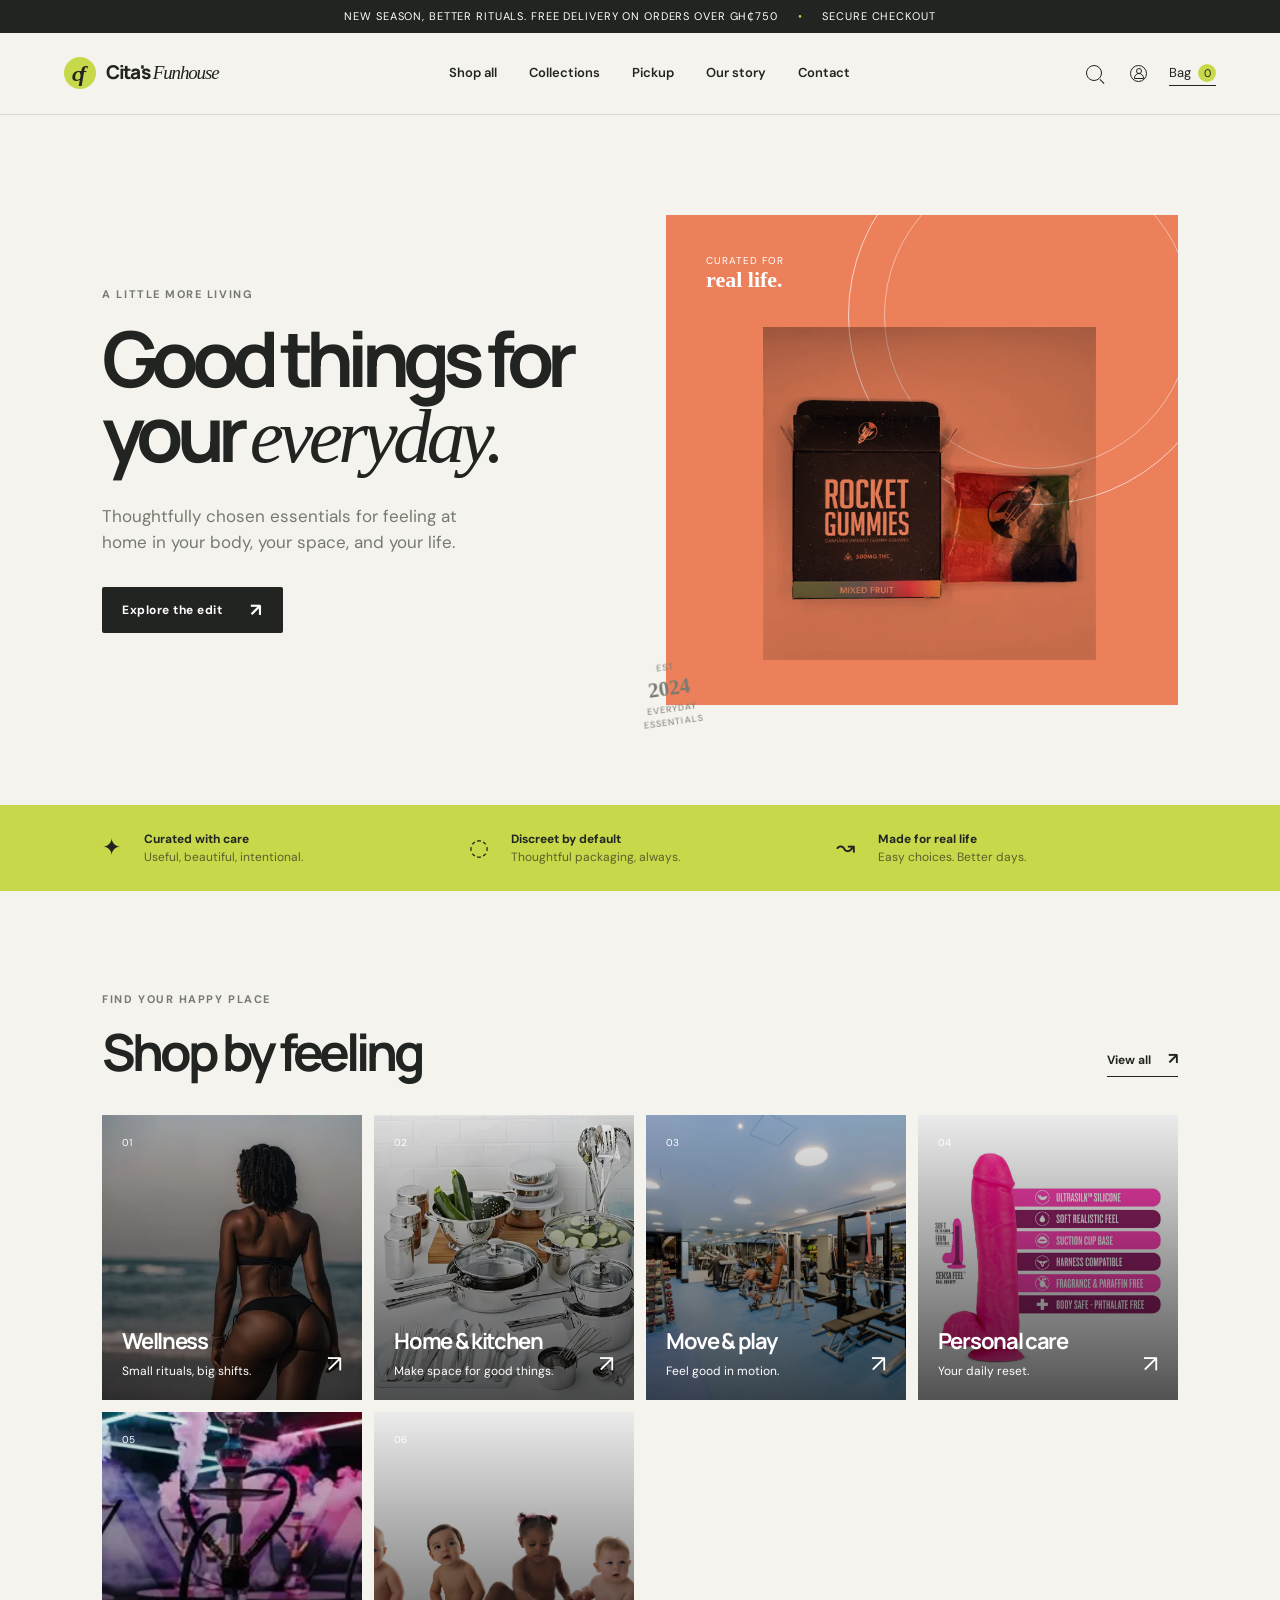
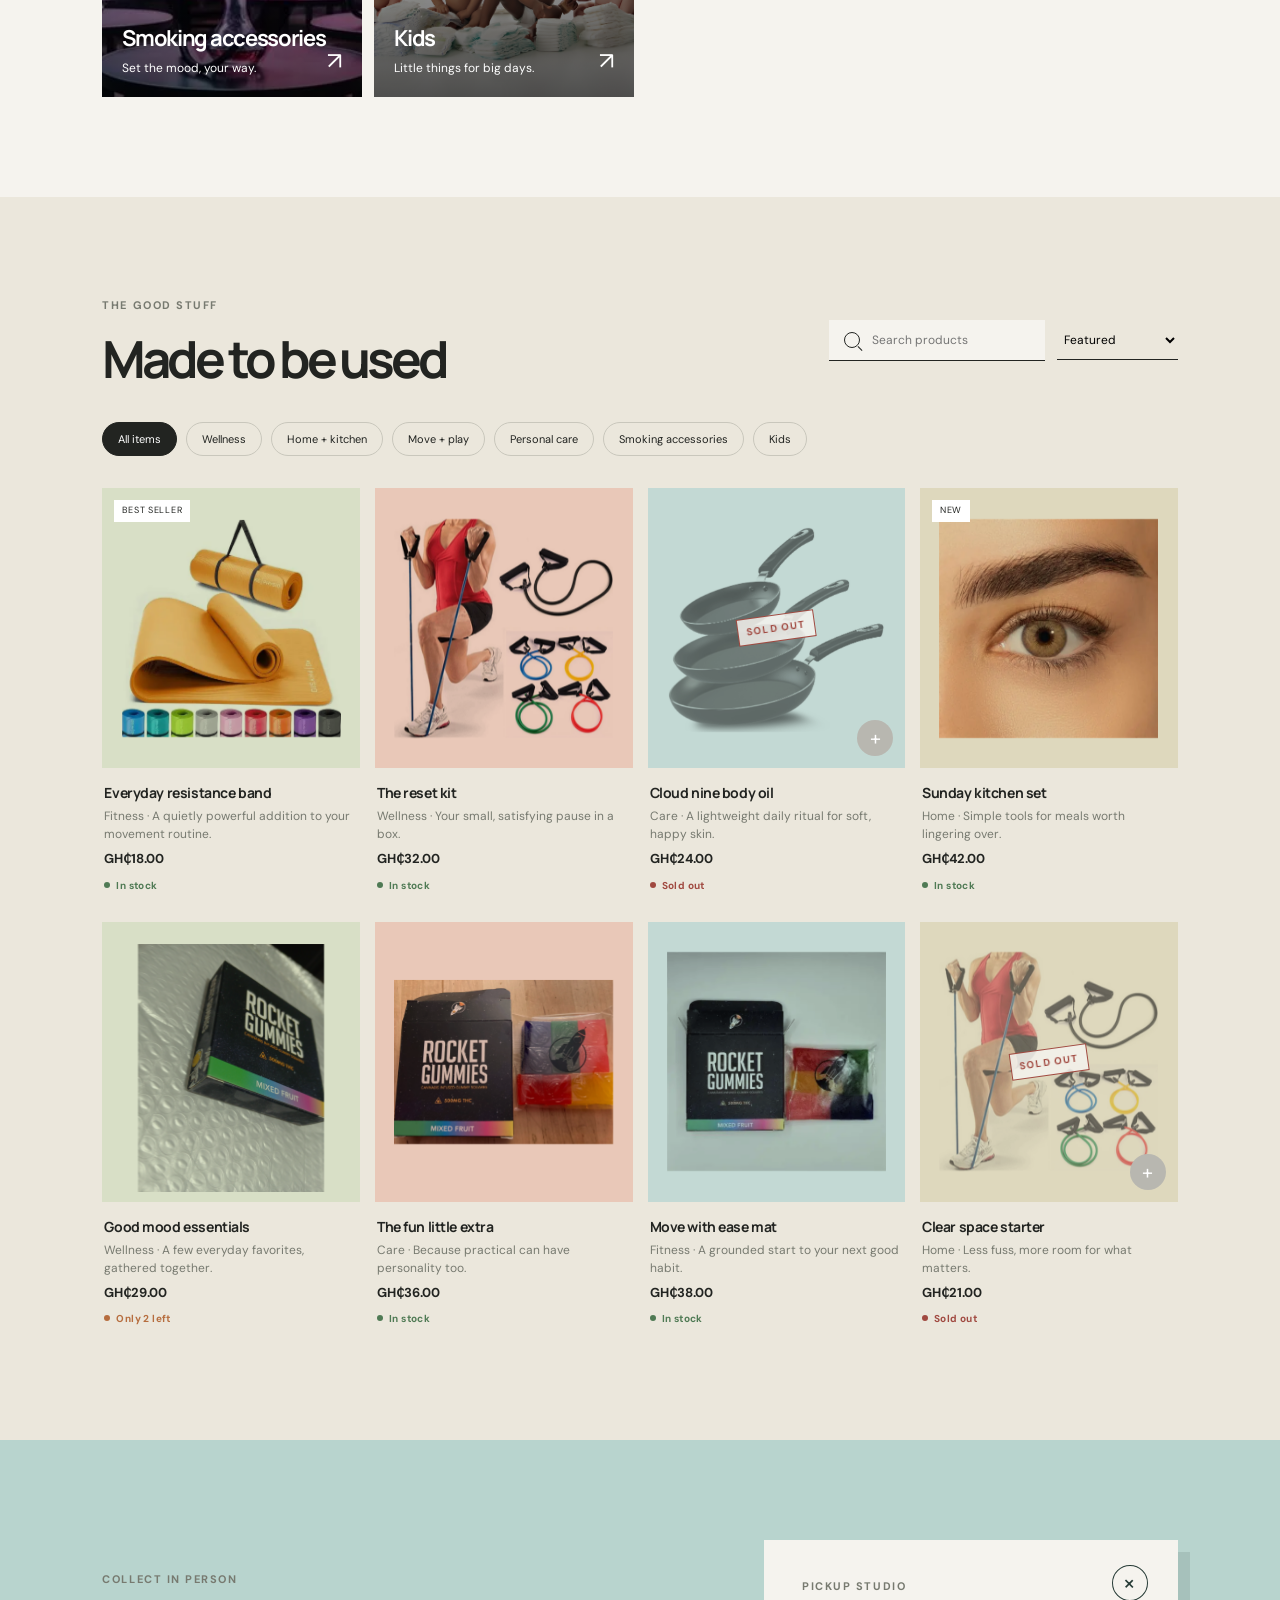
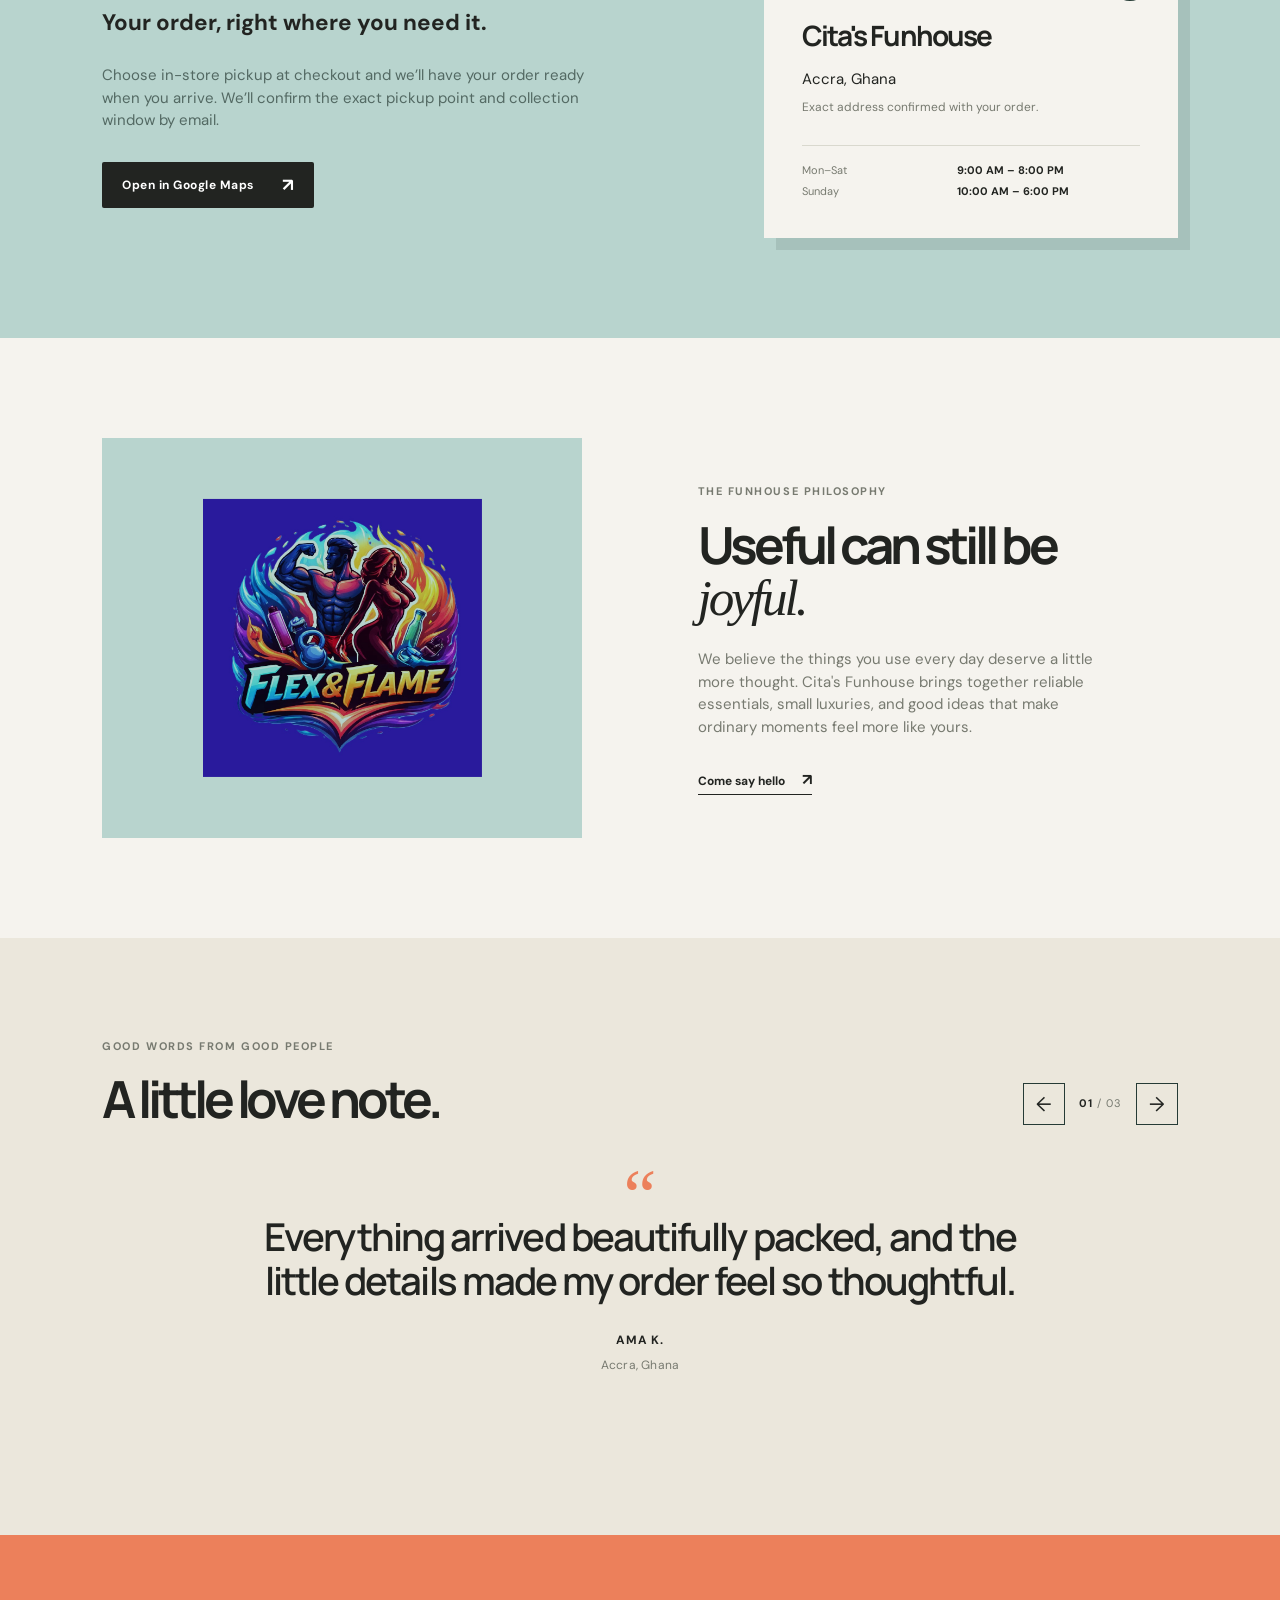
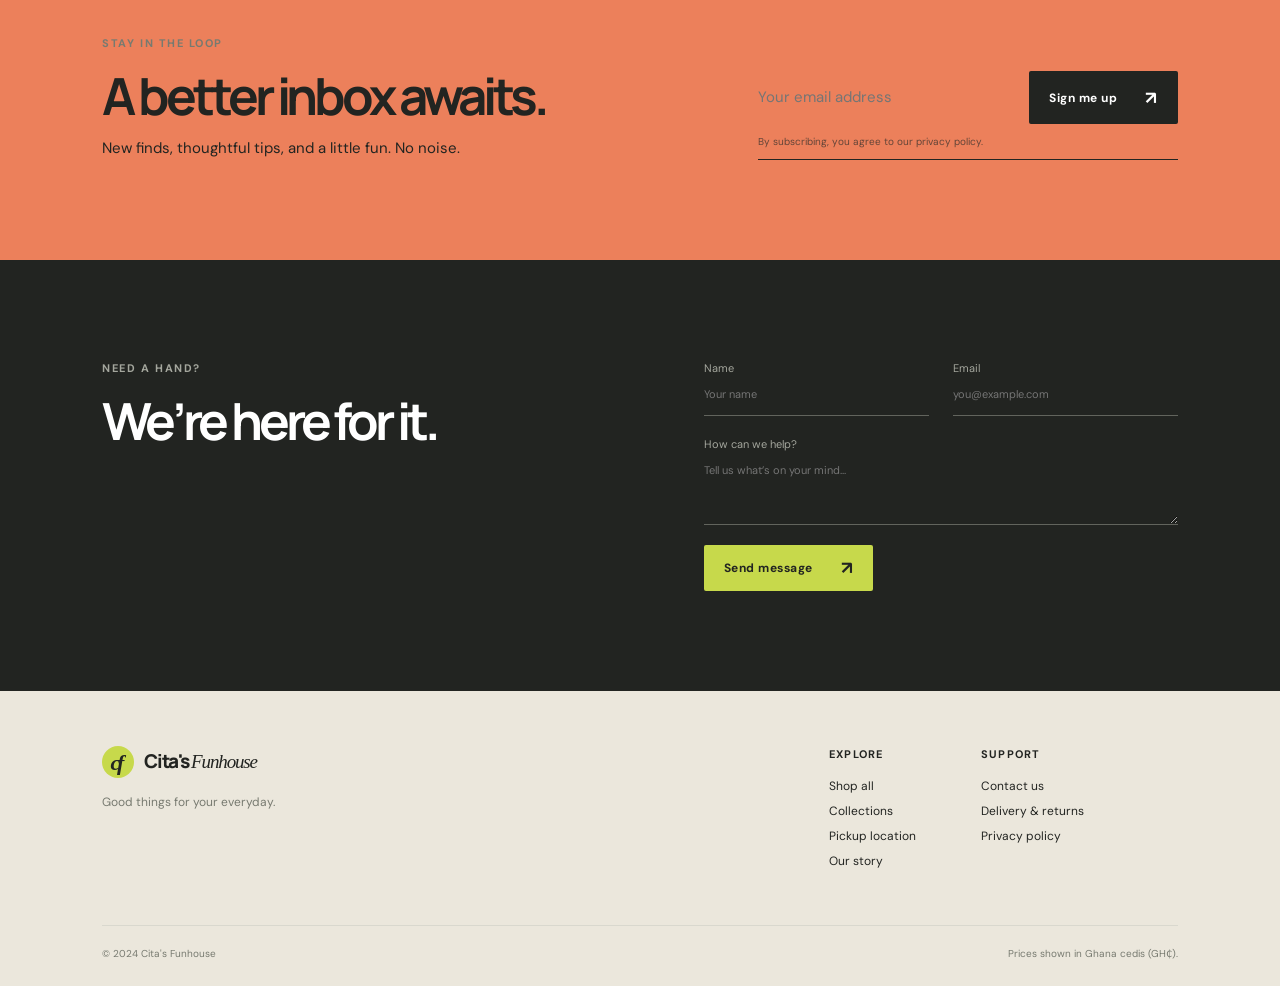
==== index.html @ 8d16682e "first commit---v1" ====
<!doctype html>
<html lang="en">
<head>
  <meta charset="utf-8">
  <meta name="viewport" content="width=device-width, initial-scale=1">
  <meta name="description" content="Cita's Funhouse - everyday essentials for a better everyday.">
  <meta name="theme-color" content="#f5f3ee">
  <title>Cita's Funhouse | Feel good, live well</title>
  <link rel="preconnect" href="https://fonts.googleapis.com">
  <link rel="preconnect" href="https://fonts.gstatic.com" crossorigin>
  <link href="https://fonts.googleapis.com/css2?family=DM+Sans:wght@400;500;600;700&family=Manrope:wght@500;600;700;800&display=swap" rel="stylesheet">
  <link rel="stylesheet" href="styles.css">
</head>
<body>
  <div class="announcement"><span>New season, better rituals.</span> Free delivery on orders over GH₵750 <span class="announcement-dot">•</span> Secure checkout</div>
  <header class="site-header">
    <a class="brand" href="#top" aria-label="Cita's Funhouse home"><span class="brand-mark">cf</span><span>Cita's <em>Funhouse</em></span></a>
    <nav class="main-nav" aria-label="Primary navigation"><a href="#shop">Shop all</a><a href="#categories">Collections</a><a href="#pickup">Pickup</a><a href="#our-story">Our story</a><a href="#contact">Contact</a></nav>
    <div class="header-actions"><button class="icon-button" data-action="focus-search" aria-label="Search products" title="Search"><span class="search-icon"></span></button><button class="icon-button" data-action="account" aria-label="Open account" title="Account"><span class="user-icon"></span></button><button class="bag-button" data-action="open-cart" aria-label="Open shopping bag">Bag <span id="cart-count">0</span></button><button class="menu-button" data-action="toggle-menu" aria-label="Open menu"><span></span><span></span></button></div>
  </header>
  <main id="top">
    <section class="hero section-pad"><div class="hero-copy reveal"><p class="eyebrow">A little more living</p><h1>Good things for your <i>everyday.</i></h1><p class="hero-intro">Thoughtfully chosen essentials for feeling at home in your body, your space, and your life.</p><a class="button button-dark" href="#shop">Explore the edit <span>↗</span></a></div><div class="hero-art reveal"><div class="sun-shape"></div><div class="hero-note">Curated for<br><strong>real life.</strong></div><img src="assets/images/prod_8_6994c7e9e8696.webp" alt="Featured wellness product"></div><div class="hero-stamp">EST.<br><strong>2024</strong><br>EVERYDAY<br>ESSENTIALS</div></section>
    <section class="trust-bar"><div><span class="trust-icon">✦</span><strong>Curated with care</strong><span>Useful, beautiful, intentional.</span></div><div><span class="trust-icon">◌</span><strong>Discreet by default</strong><span>Thoughtful packaging, always.</span></div><div><span class="trust-icon">↝</span><strong>Made for real life</strong><span>Easy choices. Better days.</span></div></section>
    <section class="categories section-pad" id="categories"><div class="section-heading"><div><p class="eyebrow">Find your happy place</p><h2>Shop by feeling</h2></div><a class="text-link" href="#shop">View all <span>↗</span></a></div><div class="category-grid"><a class="category-card category-one" href="#shop" data-category="Wellness"><img src="assets/images/categories/cat_1771161868_a35ae236.webp" alt="Lifestyle and wellness by the ocean"><span>01</span><div><h3>Wellness</h3><p>Small rituals, big shifts.</p></div><b>↗</b></a><a class="category-card category-two" href="#shop" data-category="Home"><img src="assets/images/categories/cat_1771164356_67b0c821.webp" alt="Cookware and kitchen essentials"><span>02</span><div><h3>Home & kitchen</h3><p>Make space for good things.</p></div><b>↗</b></a><a class="category-card category-three" href="#shop" data-category="Fitness"><img src="assets/images/categories/cat_1771107288_fb8d135f.jpg" alt="Fitness equipment in a modern gym"><span>03</span><div><h3>Move & play</h3><p>Feel good in motion.</p></div><b>↗</b></a><a class="category-card category-four" href="#shop" data-category="Care"><img src="assets/images/categories/cat_1771163759_392e49d5.webp" alt="Personal care product"><span>04</span><div><h3>Personal care</h3><p>Your daily reset.</p></div><b>↗</b></a><a class="category-card category-five" href="#shop" data-category="Smoking"><img src="assets/images/categories/cat_1771162535_e8c710f7.webp" alt="Smoking accessories in a hookah lounge"><span>05</span><div><h3>Smoking accessories</h3><p>Set the mood, your way.</p></div><b>↗</b></a><a class="category-card category-six" href="#shop" data-category="Kids"><img src="assets/images/categories/cat_1771172874_547cf9a8.jpeg" alt="Baby and kids essentials"><span>06</span><div><h3>Kids</h3><p>Little things for big days.</p></div><b>↗</b></a></div></section>
    <section class="shop section-pad" id="shop"><div class="section-heading shop-heading"><div><p class="eyebrow">The good stuff</p><h2>Made to be used</h2></div><div class="shop-tools"><label class="search-box"><span class="search-icon"></span><input id="search-input" type="search" placeholder="Search products" aria-label="Search products"></label><select id="sort-select" aria-label="Sort products"><option value="featured">Featured</option><option value="low">Price: low to high</option><option value="high">Price: high to low</option></select></div></div><div class="filter-row" id="filter-row"><button class="filter active" data-filter="All">All items</button><button class="filter" data-filter="Wellness">Wellness</button><button class="filter" data-filter="Home">Home + kitchen</button><button class="filter" data-filter="Fitness">Move + play</button><button class="filter" data-filter="Care">Personal care</button><button class="filter" data-filter="Smoking">Smoking accessories</button><button class="filter" data-filter="Kids">Kids</button></div><div class="product-grid" id="product-grid"></div><p class="empty-state" id="empty-state" hidden>No products match that search. Try a broader phrase.</p></section>
    <section class="pickup section-pad" id="pickup"><div class="pickup-copy"><p class="eyebrow">Collect in person</p><h2>Your order, right where you need it.</h2><p>Choose in-store pickup at checkout and we’ll have your order ready when you arrive. We’ll confirm the exact pickup point and collection window by email.</p><a class="button button-dark" href="https://www.google.com/maps/search/?api=1&query=Cita%27s+Funhouse+Accra+Ghana" target="_blank" rel="noopener">Open in Google Maps <span>↗</span></a></div><div class="pickup-card"><div class="map-pin">+</div><p class="eyebrow">Pickup studio</p><h3>Cita's Funhouse</h3><p>Accra, Ghana<br><span class="pickup-muted">Exact address confirmed with your order.</span></p><div class="pickup-meta"><span>Mon–Sat</span><strong>9:00 AM – 8:00 PM</strong><span>Sunday</span><strong>10:00 AM – 6:00 PM</strong></div></div></section>
    <section class="story section-pad" id="our-story"><div class="story-image"><img src="assets/images/logo_c730a4d06682.jpg" alt="Cita's Funhouse brand mark"></div><div class="story-copy"><p class="eyebrow">The funhouse philosophy</p><h2>Useful can still be <i>joyful.</i></h2><p>We believe the things you use every day deserve a little more thought. Cita's Funhouse brings together reliable essentials, small luxuries, and good ideas that make ordinary moments feel more like yours.</p><a class="text-link" href="#contact">Come say hello <span>↗</span></a></div></section>
    <section class="reviews section-pad" id="reviews" aria-labelledby="reviews-title"><div class="section-heading"><div><p class="eyebrow">Good words from good people</p><h2 id="reviews-title">A little love note.</h2></div><div class="review-controls"><button class="review-button" data-review-action="previous" aria-label="Show previous review" title="Previous review">←</button><span class="review-count" aria-live="polite"><strong id="review-current">01</strong> / <span id="review-total">03</span></span><button class="review-button" data-review-action="next" aria-label="Show next review" title="Next review">→</button></div></div><div class="review-slider" id="review-slider" tabindex="0"><article class="review-slide is-active" data-review-slide><div class="review-quote" aria-hidden="true">“</div><blockquote>Everything arrived beautifully packed, and the little details made my order feel so thoughtful.</blockquote><p class="review-author">Ama K. <span>Accra, Ghana</span></p></article><article class="review-slide" data-review-slide hidden><div class="review-quote" aria-hidden="true">“</div><blockquote>The reset kit is now part of my Sunday routine. Simple, useful, and exactly what I needed.</blockquote><p class="review-author">Nana B. <span>East Legon, Ghana</span></p></article><article class="review-slide" data-review-slide hidden><div class="review-quote" aria-hidden="true">“</div><blockquote>Fast pickup, discreet packaging, and products that actually make everyday life feel a bit better.</blockquote><p class="review-author">Jo A. <span>Osu, Ghana</span></p></article></div></section>
    <section class="newsletter section-pad" id="contact"><div><p class="eyebrow">Stay in the loop</p><h2>A better inbox awaits.</h2><p>New finds, thoughtful tips, and a little fun. No noise.</p></div><form id="newsletter-form" class="inline-form"><label><span class="sr-only">Email address</span><input type="email" name="email" placeholder="Your email address" required></label><button class="button button-dark" type="submit">Sign me up <span>↗</span></button><small>By subscribing, you agree to our privacy policy.</small></form></section>
    <section class="contact-strip section-pad"><div><p class="eyebrow">Need a hand?</p><h2>We’re here for it.</h2></div><form id="contact-form" class="contact-form"><div class="form-row"><label>Name<input name="name" required placeholder="Your name"></label><label>Email<input type="email" name="email" required placeholder="you@example.com"></label></div><label>How can we help?<textarea name="message" rows="3" required placeholder="Tell us what’s on your mind..."></textarea></label><button class="button button-light" type="submit">Send message <span>↗</span></button></form></section>
  </main>
  <footer class="site-footer"><div class="footer-brand"><a class="brand" href="#top"><span class="brand-mark">cf</span><span>Cita's <em>Funhouse</em></span></a><p>Good things for your everyday.</p></div><div class="footer-links"><div><strong>Explore</strong><a href="#shop">Shop all</a><a href="#categories">Collections</a><a href="#pickup">Pickup location</a><a href="#our-story">Our story</a></div><div><strong>Support</strong><a href="#contact">Contact us</a><a href="#contact">Delivery & returns</a><a href="#contact">Privacy policy</a></div></div><div class="footer-end"><span>© 2024 Cita's Funhouse</span><span>Prices shown in Ghana cedis (GH₵).</span></div></footer>
  <div class="toast" id="toast" role="status" aria-live="polite"></div><div class="modal-backdrop" id="modal-backdrop" hidden><section class="quick-modal" role="dialog" aria-modal="true" aria-labelledby="modal-title"><button class="close-button" data-action="close-modal" aria-label="Close">×</button><div id="modal-content"></div></section></div><aside class="cart-drawer" id="cart-drawer" aria-label="Shopping bag"><div class="drawer-head"><div><p class="eyebrow">Your selection</p><h2>Shopping bag</h2></div><button class="close-button" data-action="close-cart" aria-label="Close shopping bag">×</button></div><div class="cart-items" id="cart-items"></div><div class="cart-footer"><div class="subtotal"><span>Subtotal</span><strong id="cart-total">GH₵0.00</strong></div><p>Shipping calculated at checkout.</p><button class="button button-dark full" data-action="checkout">Print receipt <span>↗</span></button></div></aside><div class="drawer-backdrop" id="drawer-backdrop" hidden></div>
  <div class="receipt-backdrop" id="receipt-backdrop" hidden><section class="receipt-panel" role="dialog" aria-modal="true" aria-labelledby="receipt-title"><div class="receipt-actions"><button class="button button-dark" data-action="print-receipt">Print receipt <span>↗</span></button><button class="close-button" data-action="close-receipt" aria-label="Close receipt">×</button></div><article class="thermal-receipt" id="thermal-receipt"><img class="receipt-logo" src="assets/images/logo_8b9cc80af897.jpg" alt="Cita's Funhouse logo"><h2 id="receipt-title">Cita's Funhouse</h2><p class="receipt-muted">Everyday essentials for good days.</p><p class="receipt-rule">--------------------------------</p><p><strong>ORDER RECEIPT</strong><br><span id="receipt-order-number"></span><br><span id="receipt-date"></span></p><div id="receipt-lines"></div><p class="receipt-rule">--------------------------------</p><div class="receipt-total"><span>TOTAL</span><strong id="receipt-total">GH₵0.00</strong></div><p class="receipt-thanks">Thank you for shopping with us.<br>Pickup available in Accra, Ghana.</p><div class="receipt-watermark" aria-hidden="true"></div></article></section></div>
  <script src="app.js"></script><script src="currency.js"></script><script src="stock.js"></script>
</body>
</html>
---- styles.css ----
:root{--review-ink:#263b36}.reviews{background:var(--cream)}.reviews .section-heading{align-items:end}.review-controls{display:flex;align-items:center;gap:14px}.review-button{width:42px;height:42px;border:1px solid var(--review-ink);background:transparent;font-size:20px;line-height:1;transition:background .2s,color .2s}.review-button:hover,.review-button:focus-visible{background:var(--review-ink);color:var(--cream)}.review-count{font-size:11px;color:var(--muted);letter-spacing:.08em}.review-count strong{color:var(--ink)}.review-slider{position:relative;min-height:265px;margin-top:45px;outline:none}.review-slide{max-width:760px;margin:auto;text-align:center;animation:review-in .45s ease both}.review-slide[hidden]{display:none}.review-quote{font-family:var(--serif);font-size:74px;line-height:.7;color:var(--orange);height:45px}.review-slide blockquote{margin:0 auto 28px;font-family:var(--display);font-size:clamp(25px,3vw,42px);font-weight:600;line-height:1.15;letter-spacing:-.05em}.review-author{margin:0;font-size:12px;font-weight:700;letter-spacing:.08em;text-transform:uppercase}.review-author span{display:block;margin-top:7px;color:var(--muted);font-weight:400;letter-spacing:.02em;text-transform:none}@keyframes review-in{from{opacity:0;transform:translateY(10px)}to{opacity:1;transform:translateY(0)}}@media(max-width:600px){.reviews .section-heading{align-items:start;gap:25px}.review-slider{min-height:300px}.review-slide blockquote{font-size:28px}.review-controls{align-self:flex-end}}@media(prefers-reduced-motion:reduce){.review-slide{animation:none}}
:root{--stock-green:#4f7a54;--stock-orange:#b66d3e;--stock-red:#a04940}.stock-status{display:block;font-size:10px;font-weight:700;letter-spacing:.04em;margin-top:8px}.stock-status:before{content:'';display:inline-block;width:6px;height:6px;border-radius:50%;margin:0 6px 1px 0;background:currentColor}.in-stock{color:var(--stock-green)}.low-stock{color:var(--stock-orange)}.sold-out{color:var(--stock-red)}.quick-add:disabled{background:#b8b7b0;cursor:not-allowed;opacity:1}.product-card:has(.sold-out) .product-image img{opacity:.6}.product-card:has(.sold-out) .product-image:after{content:'SOLD OUT';position:absolute;top:50%;left:50%;transform:translate(-50%,-50%) rotate(-8deg);border:1px solid var(--stock-red);color:var(--stock-red);font-size:10px;font-weight:700;letter-spacing:.12em;padding:5px 8px;background:rgba(245,243,238,.85)}
:root{--pickup-ink:#263b36}.pickup{display:grid;grid-template-columns:1.15fr .85fr;gap:8vw;align-items:center;background:var(--blue)}.pickup-copy{max-width:500px}.pickup-copy>p:not(.eyebrow){color:#536963;margin:24px 0 30px}.pickup-card{background:var(--paper);padding:38px;min-height:280px;position:relative;box-shadow:12px 12px 0 rgba(38,59,54,.12)}.pickup-card h3{font-family:var(--display);font-size:28px;letter-spacing:-.07em;margin:0 0 10px}.pickup-card>p:not(.eyebrow){margin:0 0 25px;line-height:1.8}.pickup-muted{color:var(--muted);font-size:12px}.map-pin{position:absolute;right:30px;top:25px;width:36px;height:36px;border:1px solid var(--pickup-ink);border-radius:50%;display:grid;place-items:center;color:var(--pickup-ink);font-size:23px;transform:rotate(45deg)}.pickup-meta{border-top:1px solid var(--line);padding-top:16px;display:grid;grid-template-columns:1fr 1.3fr;gap:5px 14px;font-size:11px}.pickup-meta span{color:var(--muted)}@media(max-width:800px){.pickup{display:block}.pickup-card{margin-top:35px}}
:root{--category-overlay:linear-gradient(180deg,rgba(0,0,0,.08),rgba(0,0,0,.68))}.category-card{overflow:hidden;color:#fff;background:var(--ink)}.category-card:after{content:'';position:absolute;inset:0;background:var(--category-overlay);z-index:0}.category-card img{position:absolute;inset:0;width:100%;height:100%;object-fit:cover;transition:transform .45s}.category-card:hover img{transform:scale(1.06)}.category-card>span,.category-card div,.category-card b{position:relative;z-index:1}.category-card b{color:#fff}
:root{--thermal-width:80mm}.receipt-backdrop{position:fixed;inset:0;background:rgba(34,36,33,.55);z-index:25;overflow:auto;padding:35px 15px}.receipt-panel{width:min(440px,100%);margin:auto;background:var(--paper);padding:20px}.receipt-actions{display:flex;justify-content:space-between;align-items:center;margin-bottom:18px}.receipt-actions .button{padding:11px 14px}.thermal-receipt{width:var(--thermal-width);max-width:100%;min-height:210mm;margin:auto;background:#fff;color:#111;padding:14px 10px;text-align:center;font-family:'Courier New',monospace;font-size:11px;line-height:1.35;position:relative;overflow:hidden}.receipt-logo{width:42mm;height:24mm;object-fit:contain;filter:grayscale(1) contrast(1.35);mix-blend-mode:multiply;position:relative;z-index:1}.thermal-receipt h2{font-family:var(--display);font-size:16px;letter-spacing:-.06em;margin:0;position:relative;z-index:1}.receipt-muted{font-size:9px;margin:2px 0;position:relative;z-index:1}.receipt-rule{letter-spacing:1px;overflow:hidden;white-space:nowrap;margin:10px 0;position:relative;z-index:1}.thermal-receipt>p:not(.receipt-rule):not(.receipt-thanks){position:relative;z-index:1}.receipt-line{display:flex;justify-content:space-between;gap:8px;text-align:left;position:relative;z-index:1}.receipt-line span:first-child{max-width:47mm;overflow:hidden;text-overflow:ellipsis;white-space:nowrap}.receipt-total{display:flex;justify-content:space-between;font-size:14px;position:relative;z-index:1}.receipt-thanks{font-size:10px;margin-top:35px;position:relative;z-index:1}.receipt-watermark{position:absolute;inset:25% 8% 15%;background:url('assets/images/logo_8b9cc80af897.jpg') center/90% auto no-repeat;filter:grayscale(1) contrast(1.4);opacity:.06;mix-blend-mode:multiply;z-index:0}@media print{body>*{display:none!important}body>.receipt-backdrop{display:block!important;position:static;background:#fff;padding:0}.receipt-panel{width:auto;padding:0}.receipt-actions{display:none}.thermal-receipt{width:80mm;min-height:0;padding:8mm 5mm;color:#000;box-shadow:none}.receipt-watermark{opacity:.1}@page{size:80mm auto;margin:0}}
:root{--menu-panel:none}@media(max-width:800px){.site-header.menu-open .main-nav{display:flex;position:absolute;top:82px;left:0;right:0;background:var(--paper);border-bottom:1px solid var(--line);padding:22px 6vw;gap:22px;flex-direction:column}}
:root{--ink:#222421;--muted:#777a70;--paper:#f5f3ee;--cream:#ebe7dc;--lime:#c7d94b;--orange:#ec805b;--blue:#b8d4ce;--line:#d9d8ce;--serif:Georgia,'Times New Roman',serif;--sans:'DM Sans',sans-serif;--display:'Manrope',sans-serif}*{box-sizing:border-box}html{scroll-behavior:smooth}body{margin:0;color:var(--ink);background:var(--paper);font-family:var(--sans);font-size:15px;line-height:1.5}a{color:inherit;text-decoration:none}button,input,textarea,select{font:inherit}button{cursor:pointer;border:0;color:inherit}.announcement{background:var(--ink);color:#fff;text-align:center;padding:8px;font-size:11px;letter-spacing:.08em;text-transform:uppercase}.announcement-dot{margin:0 16px;color:var(--lime)}.site-header{height:82px;display:flex;align-items:center;justify-content:space-between;padding:0 5vw;border-bottom:1px solid var(--line);background:var(--paper);position:sticky;top:0;z-index:10}.brand{display:flex;align-items:center;gap:10px;font-family:var(--display);font-weight:800;letter-spacing:-.07em;font-size:19px}.brand em{font-family:var(--serif);font-weight:400;letter-spacing:-.06em}.brand-mark{font-family:var(--serif);font-style:italic;font-size:22px;letter-spacing:-.14em;background:var(--lime);width:32px;height:32px;border-radius:50%;display:grid;place-items:center;padding-right:5px}.main-nav{display:flex;gap:32px;font-size:13px;font-weight:600}.main-nav a:hover,.text-link:hover{opacity:.55}.header-actions{display:flex;gap:16px;align-items:center}.icon-button,.bag-button,.menu-button{background:transparent}.bag-button{border-bottom:1px solid var(--ink);padding:3px 0;font-size:13px}.bag-button span{background:var(--lime);border-radius:50%;display:inline-grid;place-items:center;width:18px;height:18px;margin-left:4px;font-size:11px}.search-icon{display:block;width:16px;height:16px;border:1.5px solid currentColor;border-radius:50%;position:relative}.search-icon:after{content:'';width:6px;border-top:1.5px solid;position:absolute;right:-4px;bottom:-2px;transform:rotate(45deg)}.user-icon{display:block;width:17px;height:17px;border:1.5px solid;border-radius:50%;position:relative}.user-icon:after{content:'';position:absolute;width:8px;height:4px;border:1px solid;border-radius:8px 8px 0 0;bottom:2px;left:3px}.user-icon:before{content:'';position:absolute;width:4px;height:4px;border:1px solid;border-radius:50%;top:2px;left:5px}.menu-button{display:none}.section-pad{padding:100px 8vw}.hero{min-height:650px;display:grid;grid-template-columns:1fr 1fr;align-items:center;gap:4vw;position:relative;overflow:hidden}.hero-copy{z-index:1}.eyebrow{font-size:11px;letter-spacing:.14em;text-transform:uppercase;font-weight:700;color:var(--muted);margin:0 0 19px}.hero h1{font-family:var(--display);font-size:clamp(42px,6vw,82px);line-height:.97;letter-spacing:-.09em;max-width:600px;margin:0 0 30px}.hero h1 i,.story h2 i{font-family:var(--serif);font-weight:400;letter-spacing:-.06em}.hero-intro{font-size:17px;color:var(--muted);max-width:370px;margin:0 0 32px}.button{border-radius:2px;padding:14px 20px;display:inline-flex;gap:28px;align-items:center;font-weight:700;font-size:12px;letter-spacing:.04em}.button span{font-size:18px;line-height:0}.button-dark{background:var(--ink);color:#fff}.button-dark:hover{background:#4b4d45}.hero-art{height:490px;background:var(--orange);position:relative;overflow:hidden}.hero-art img{width:65%;height:78%;object-fit:contain;position:absolute;bottom:4%;left:19%;z-index:1;mix-blend-mode:multiply}.sun-shape{width:380px;height:380px;border:1px solid rgba(255,255,255,.65);border-radius:50%;position:absolute;top:-90px;right:-50px}.sun-shape:after{content:'';position:absolute;inset:35px;border:1px solid rgba(255,255,255,.45);border-radius:50%}.hero-note{position:absolute;z-index:2;top:40px;left:40px;color:#fff;text-transform:uppercase;font-size:10px;line-height:1.2;letter-spacing:.1em}.hero-note strong{font-family:var(--serif);font-size:22px;letter-spacing:0;text-transform:none}.hero-stamp{position:absolute;bottom:76px;left:50%;font-size:9px;line-height:1.4;letter-spacing:.12em;text-align:center;transform:rotate(-8deg);color:var(--muted)}.hero-stamp strong{font-family:var(--serif);font-size:21px;letter-spacing:0}.trust-bar{background:var(--lime);display:grid;grid-template-columns:repeat(3,1fr);padding:25px 8vw;gap:25px}.trust-bar>div{display:grid;grid-template-columns:32px auto;column-gap:10px;align-items:center}.trust-icon{grid-row:span 2;font-size:23px}.trust-bar strong,.trust-bar span:last-child{font-size:12px}.trust-bar span:last-child{color:#58602b}.section-heading{display:flex;justify-content:space-between;align-items:end;margin-bottom:38px}.section-heading h2,.newsletter h2,.contact-strip h2,.story h2{font-family:var(--display);font-size:clamp(30px,4vw,52px);line-height:1;letter-spacing:-.08em;margin:0}.text-link{font-weight:700;font-size:12px;border-bottom:1px solid;padding-bottom:5px}.text-link span{font-size:16px;margin-left:14px}.category-grid{display:grid;grid-template-columns:repeat(4,1fr);gap:12px}.category-card{height:285px;padding:20px;display:flex;flex-direction:column;justify-content:space-between;position:relative;transition:transform .3s}.category-card:hover{transform:translateY(-5px)}.category-card>span{font-size:10px}.category-card div{position:relative;z-index:1}.category-card h3{font-family:var(--display);font-size:22px;letter-spacing:-.06em;margin:0}.category-card p{font-size:12px;margin:4px 0 0}.category-card b{position:absolute;bottom:18px;right:20px;font-size:24px;font-weight:400}.category-one{background:var(--orange)}.category-two{background:var(--blue)}.category-three{background:var(--cream)}.category-four{background:#dad8ad}.shop{background:var(--cream)}.shop-heading{align-items:center}.shop-tools{display:flex;gap:12px;align-items:center}.search-box{display:flex;align-items:center;gap:10px;background:var(--paper);padding:10px 15px;border-bottom:1px solid var(--ink)}.search-box input{background:transparent;border:0;outline:0;width:160px;font-size:12px}.shop-tools select{border:0;border-bottom:1px solid var(--ink);background:transparent;padding:10px 3px;font-size:12px}.filter-row{display:flex;gap:9px;margin-bottom:32px;flex-wrap:wrap}.filter{background:transparent;border:1px solid #c9c7bc;border-radius:20px;padding:8px 15px;font-size:11px}.filter.active,.filter:hover{background:var(--ink);color:#fff;border-color:var(--ink)}.product-grid{display:grid;grid-template-columns:repeat(4,1fr);gap:15px}.product-card{min-width:0}.product-image{height:280px;position:relative;display:grid;place-items:center;overflow:hidden}.product-image img{width:85%;height:85%;object-fit:contain;mix-blend-mode:multiply;transition:transform .4s}.product-card:hover .product-image img{transform:scale(1.06)}.product-card:nth-child(4n+1) .product-image{background:#d8dfc6}.product-card:nth-child(4n+2) .product-image{background:#e9c8b8}.product-card:nth-child(4n+3) .product-image{background:#c3d9d4}.product-card:nth-child(4n) .product-image{background:#ded8bd}.quick-add{position:absolute;bottom:12px;right:12px;width:36px;height:36px;border-radius:50%;background:var(--ink);color:#fff;font-size:20px;opacity:0;transition:opacity .2s}.product-card:hover .quick-add{opacity:1}.product-info{padding:14px 2px}.product-info h3{font-family:var(--display);font-size:14px;margin:0;letter-spacing:-.03em}.product-info p{color:var(--muted);font-size:12px;margin:4px 0}.price{font-weight:700;font-size:13px}.badge{position:absolute;top:12px;left:12px;background:#fff;padding:4px 8px;font-size:9px;letter-spacing:.08em;text-transform:uppercase}.empty-state{text-align:center;color:var(--muted);padding:40px}.story{display:grid;grid-template-columns:1fr 1fr;align-items:center;gap:9vw;background:var(--paper)}.story-image{height:400px;background:var(--blue);display:grid;place-items:center;overflow:hidden}.story-image img{width:58%;mix-blend-mode:multiply}.story-copy{max-width:420px}.story-copy p:not(.eyebrow){color:var(--muted);margin:25px 0 30px}.newsletter{background:var(--orange);display:flex;justify-content:space-between;gap:40px;align-items:end}.newsletter p:not(.eyebrow){margin:16px 0 0}.inline-form{display:grid;grid-template-columns:1fr auto;min-width:420px;border-bottom:1px solid var(--ink)}.inline-form input{background:transparent;border:0;outline:0;padding:15px 0}.inline-form small{grid-column:1/-1;font-size:10px;padding:10px 0;color:#634438}.contact-strip{background:var(--ink);color:#fff;display:grid;grid-template-columns:1fr 1fr;gap:10vw}.contact-strip .eyebrow{color:#a4a69d}.contact-form{max-width:500px}.contact-form label{font-size:11px;color:#a4a69d;display:block}.contact-form input,.contact-form textarea{display:block;width:100%;background:transparent;border:0;border-bottom:1px solid #62645d;outline:0;color:#fff;padding:10px 0 12px;margin-bottom:20px;resize:vertical}.form-row{display:grid;grid-template-columns:1fr 1fr;gap:24px}.button-light{background:var(--lime);color:var(--ink)}.site-footer{padding:55px 8vw 25px;background:var(--cream);display:grid;grid-template-columns:2fr 1fr;gap:30px}.footer-brand p{font-size:12px;color:var(--muted);margin-top:15px}.footer-links{display:flex;gap:65px}.footer-links div{display:flex;flex-direction:column;gap:7px;font-size:12px}.footer-links strong{font-size:11px;text-transform:uppercase;letter-spacing:.1em;margin-bottom:8px}.footer-end{grid-column:1/-1;border-top:1px solid var(--line);padding-top:20px;margin-top:25px;display:flex;justify-content:space-between;color:var(--muted);font-size:10px}.toast{position:fixed;bottom:25px;left:50%;transform:translate(-50%,20px);background:var(--ink);color:#fff;padding:13px 20px;font-size:12px;opacity:0;pointer-events:none;transition:.25s;z-index:30}.toast.show{opacity:1;transform:translate(-50%,0)}.cart-drawer{position:fixed;z-index:21;top:0;right:0;width:min(430px,100%);height:100vh;background:var(--paper);padding:35px;transform:translateX(100%);transition:transform .35s;display:flex;flex-direction:column}.cart-drawer.open{transform:translateX(0)}.drawer-backdrop,.modal-backdrop{position:fixed;inset:0;background:rgba(34,36,33,.5);z-index:20}.drawer-head{display:flex;justify-content:space-between;border-bottom:1px solid var(--line);padding-bottom:20px}.drawer-head h2{font-family:var(--display);font-size:30px;letter-spacing:-.07em;margin:0}.close-button{font-size:28px;background:transparent;font-weight:300;align-self:start}.cart-items{flex:1;overflow:auto;padding:20px 0}.cart-item{display:grid;grid-template-columns:70px 1fr auto;gap:12px;align-items:center;border-bottom:1px solid var(--line);padding:12px 0}.cart-item img{width:70px;height:70px;object-fit:contain;background:var(--cream)}.cart-item h3{font-size:12px;margin:0}.cart-item p{font-size:11px;color:var(--muted);margin:3px 0}.qty-controls{display:flex;align-items:center;gap:8px;font-size:11px}.qty-controls button{background:transparent;font-size:16px}.cart-footer{border-top:1px solid var(--line);padding-top:20px}.subtotal{display:flex;justify-content:space-between;font-size:13px}.cart-footer>p{font-size:11px;color:var(--muted)}.full{width:100%;justify-content:space-between}.quick-modal{position:fixed;z-index:22;left:50%;top:50%;transform:translate(-50%,-50%);background:var(--paper);width:min(760px,92vw);padding:30px}.quick-content{display:grid;grid-template-columns:1fr 1fr;gap:35px;align-items:center}.quick-content img{width:100%;height:350px;object-fit:contain;background:var(--cream)}.quick-content h2{font-family:var(--display);font-size:35px;line-height:1;letter-spacing:-.08em;margin:0 0 10px}.quick-content p{color:var(--muted)}.sr-only{position:absolute;width:1px;height:1px;padding:0;margin:-1px;overflow:hidden;clip:rect(0,0,0,0);white-space:nowrap;border:0}.reveal{animation:rise .8s both}@keyframes rise{from{opacity:0;transform:translateY(18px)}to{opacity:1;transform:none}}@media(max-width:800px){.main-nav{display:none}.menu-button{display:flex;flex-direction:column;gap:4px}.menu-button span{width:20px;border-top:1px solid}.header-actions{gap:14px}.hero{grid-template-columns:1fr;padding-top:65px;min-height:auto}.hero-art{height:400px}.hero-stamp{left:auto;right:12%;bottom:35px}.trust-bar{grid-template-columns:1fr;gap:15px}.section-pad{padding:70px 6vw}.category-grid{grid-template-columns:1fr 1fr}.category-card{height:220px}.section-heading{align-items:start;gap:20px;flex-direction:column}.shop-heading{flex-direction:column}.shop-tools{width:100%}.search-box{flex:1}.product-grid{grid-template-columns:1fr 1fr;gap:25px 12px}.product-image{height:210px}.newsletter,.contact-strip{display:block}.inline-form{min-width:0;margin-top:35px}.contact-form{margin-top:35px}.story{grid-template-columns:1fr;gap:35px}.story-image{height:260px}.site-footer{grid-template-columns:1fr}.footer-end{grid-column:auto}.quick-content{grid-template-columns:1fr;gap:18px}.quick-content img{height:220px}.quick-modal{padding:22px}.quick-content h2{font-size:28px}}@media(max-width:430px){.brand{font-size:16px}.user-icon{display:none}.category-grid{grid-template-columns:1fr}.product-grid{grid-template-columns:1fr 1fr}.product-image{height:170px}.shop-tools{display:grid;grid-template-columns:1fr}.footer-links{gap:35px}.form-row{grid-template-columns:1fr;gap:0}}
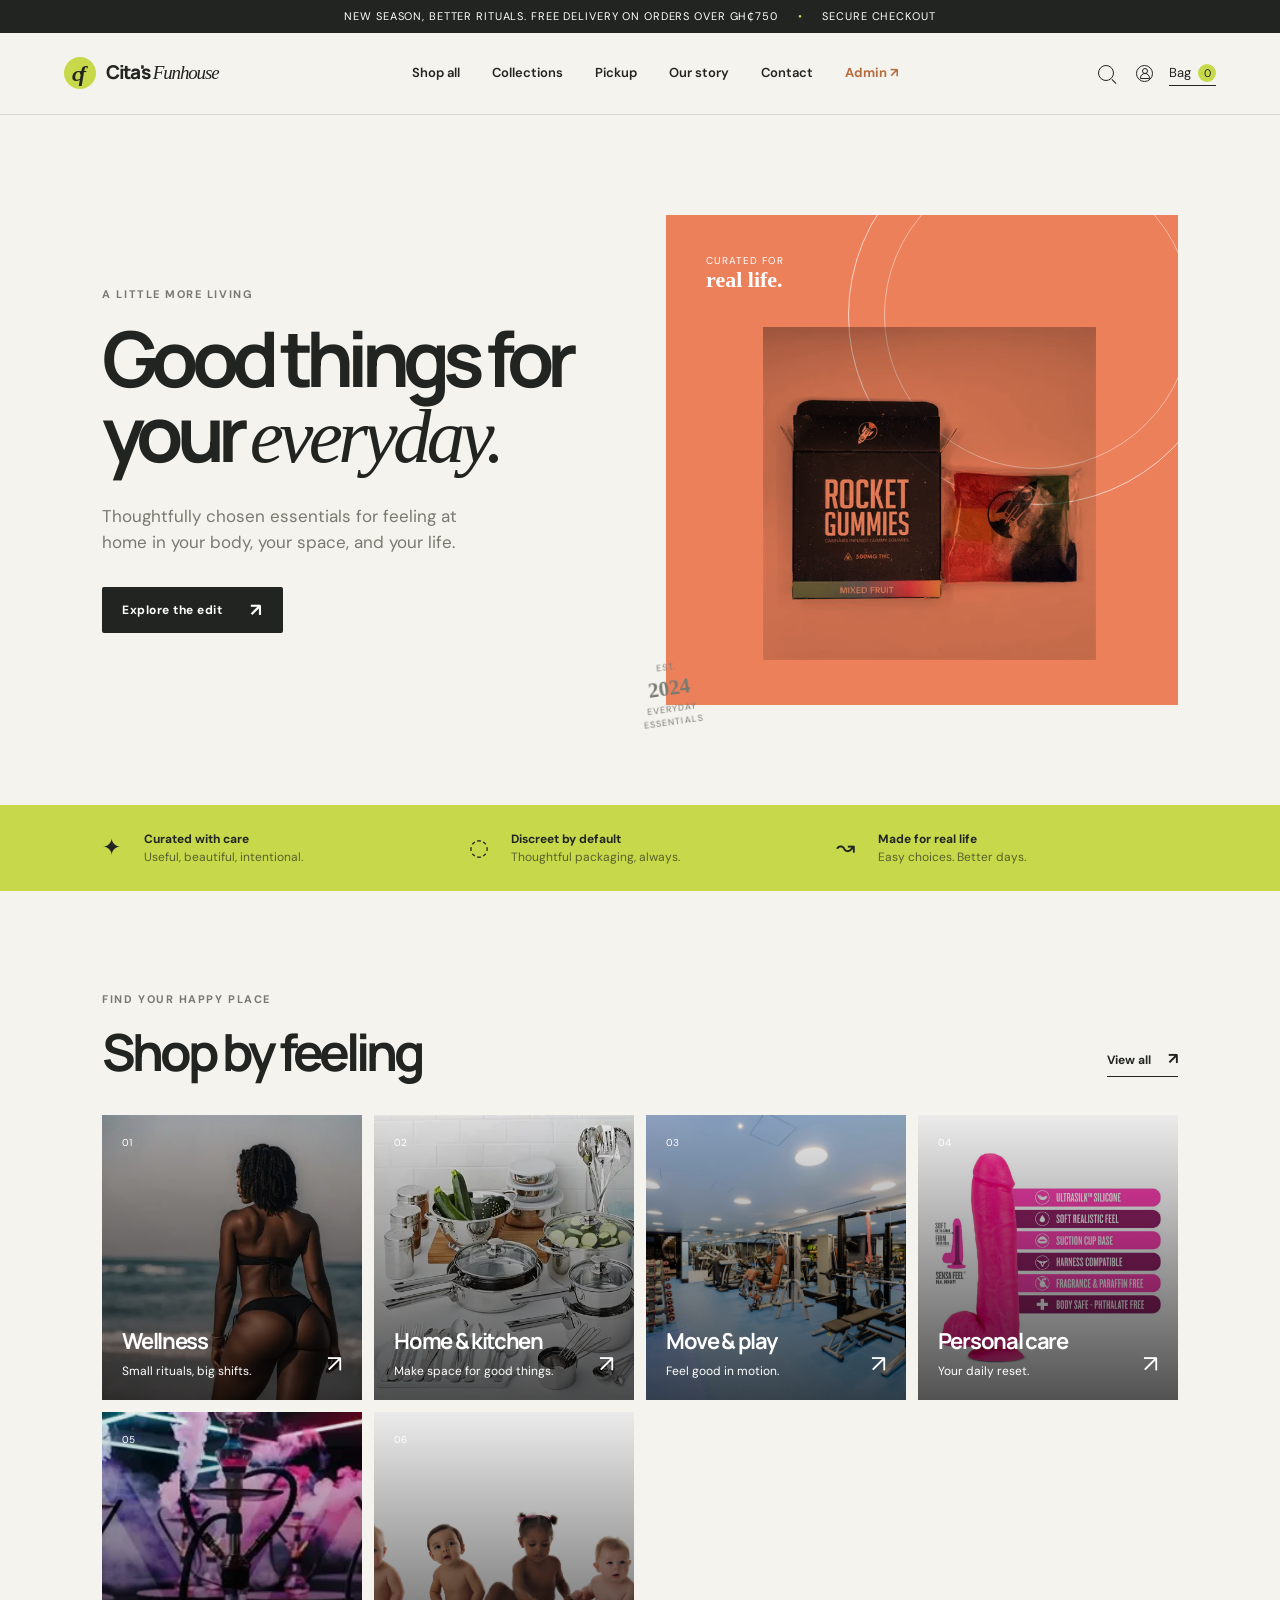
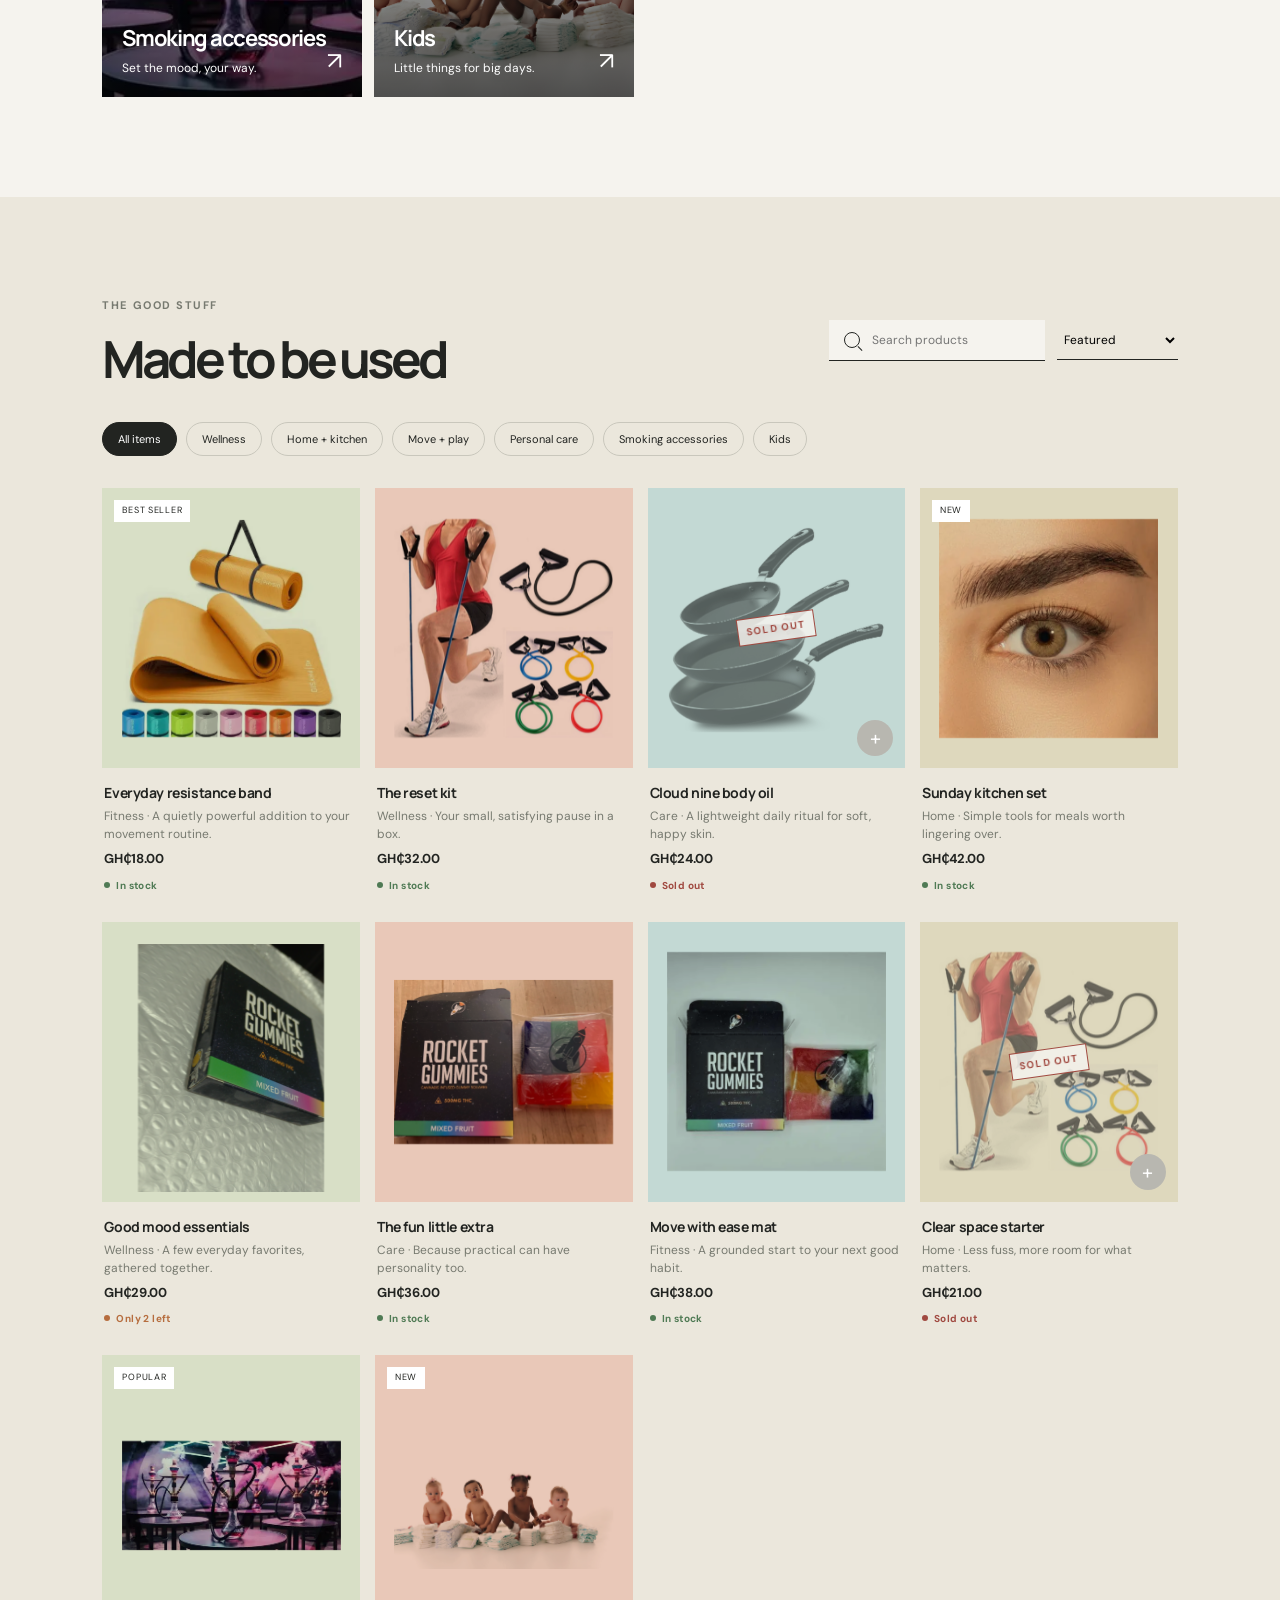
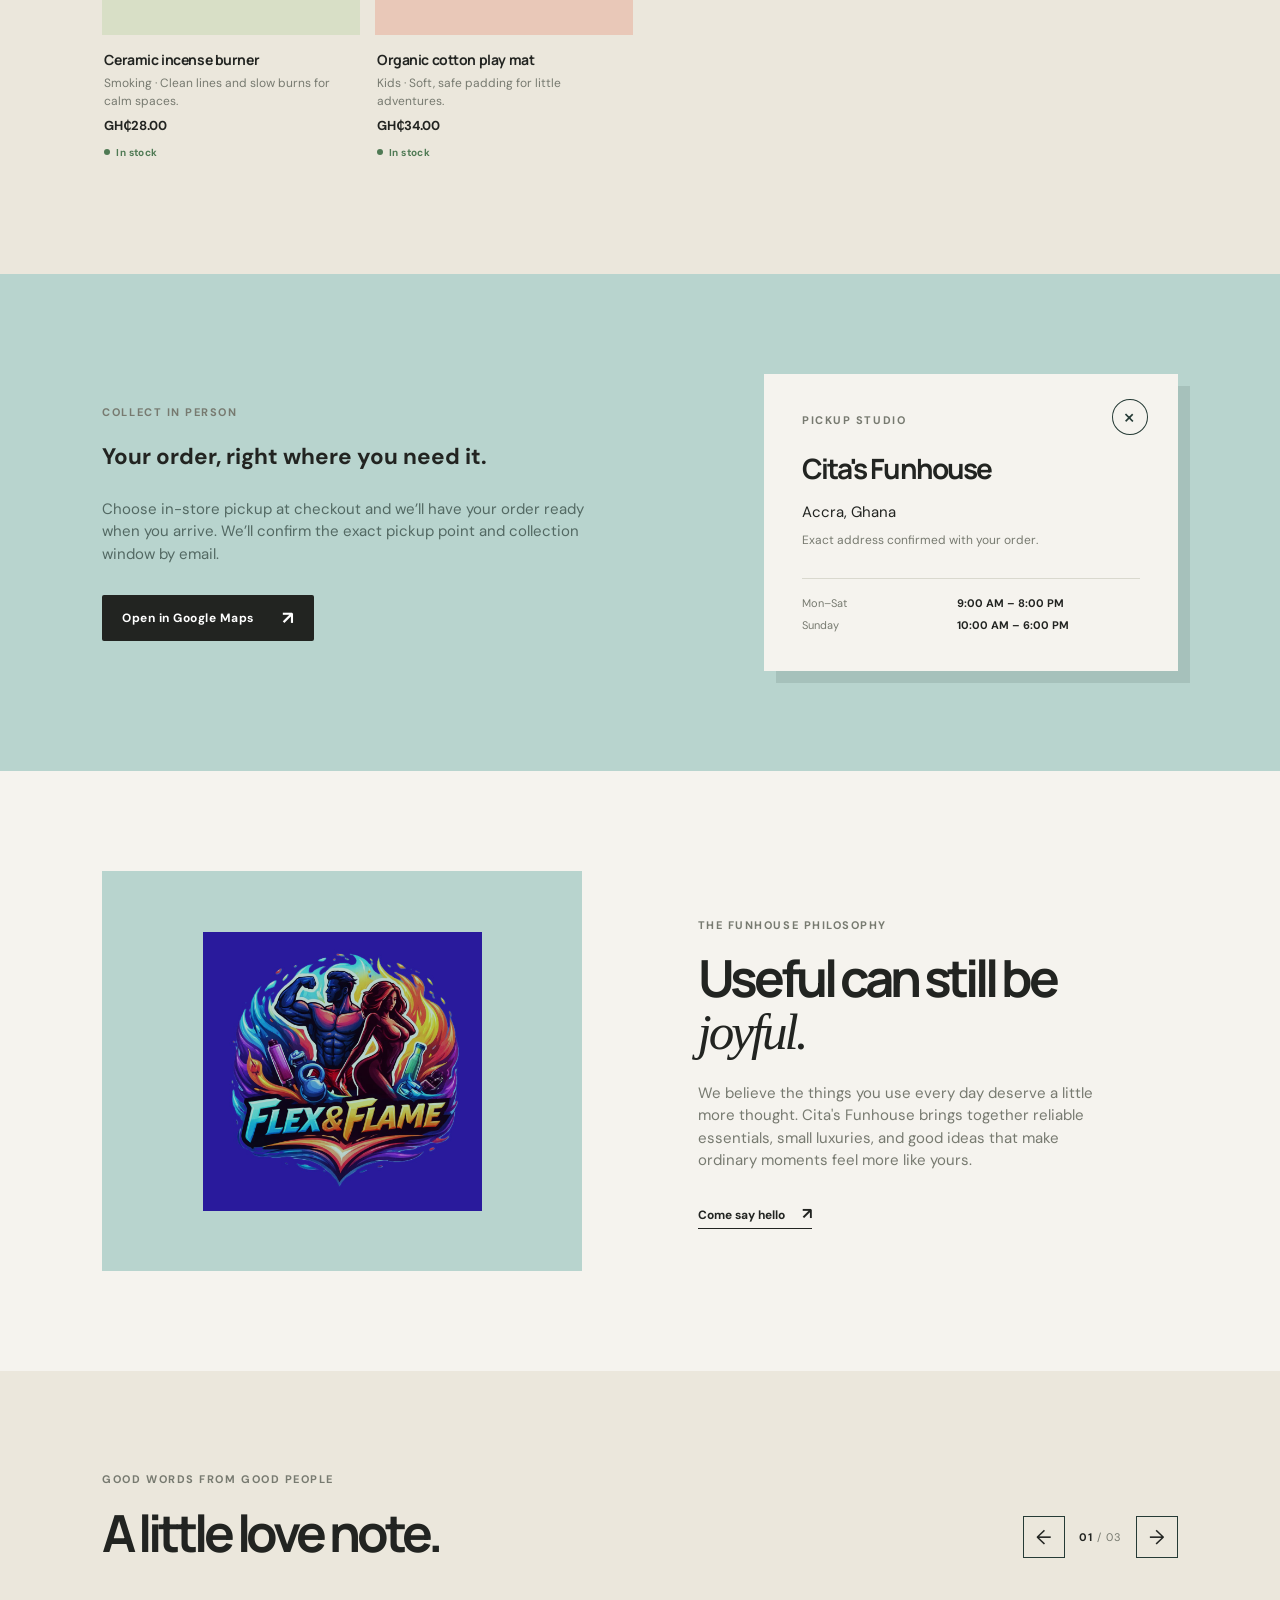
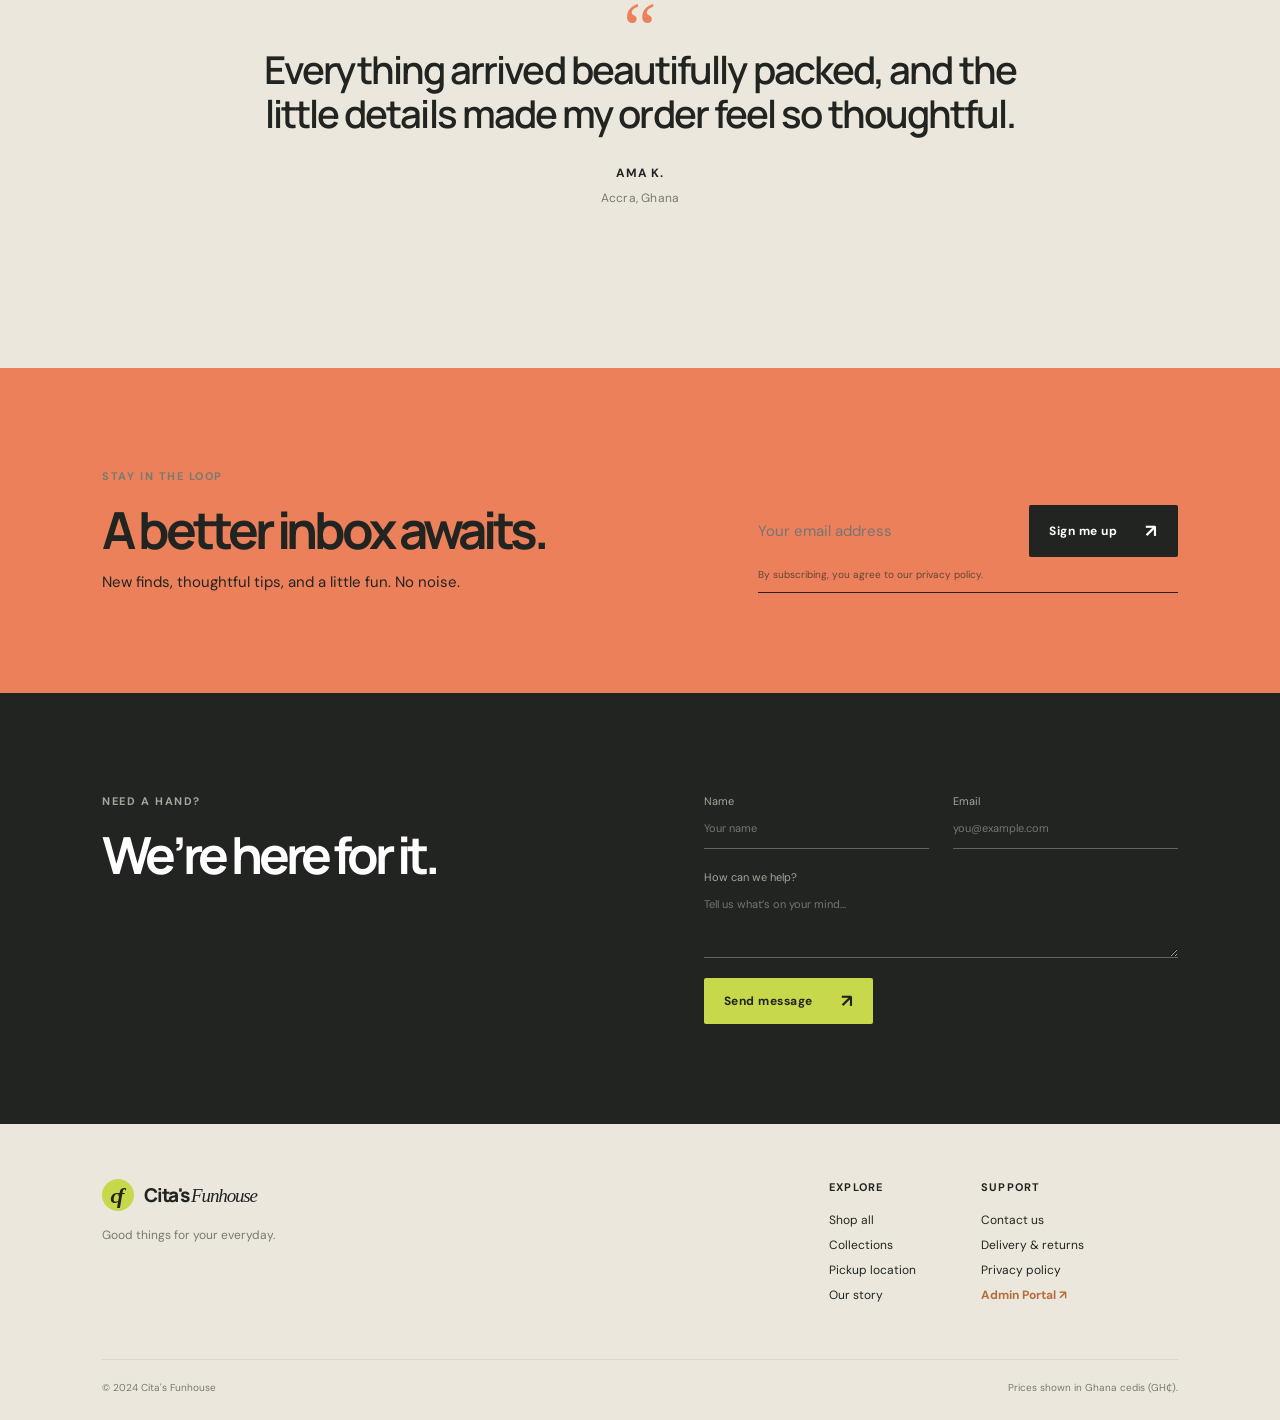
==== commit bbe7fdcf: "dashboard mockup added" ====
--- a/index.html
+++ b/index.html
@@ -15,8 +15,8 @@
   <div class="announcement"><span>New season, better rituals.</span> Free delivery on orders over GH₵750 <span class="announcement-dot">•</span> Secure checkout</div>
   <header class="site-header">
     <a class="brand" href="#top" aria-label="Cita's Funhouse home"><span class="brand-mark">cf</span><span>Cita's <em>Funhouse</em></span></a>
-    <nav class="main-nav" aria-label="Primary navigation"><a href="#shop">Shop all</a><a href="#categories">Collections</a><a href="#pickup">Pickup</a><a href="#our-story">Our story</a><a href="#contact">Contact</a></nav>
-    <div class="header-actions"><button class="icon-button" data-action="focus-search" aria-label="Search products" title="Search"><span class="search-icon"></span></button><button class="icon-button" data-action="account" aria-label="Open account" title="Account"><span class="user-icon"></span></button><button class="bag-button" data-action="open-cart" aria-label="Open shopping bag">Bag <span id="cart-count">0</span></button><button class="menu-button" data-action="toggle-menu" aria-label="Open menu"><span></span><span></span></button></div>
+    <nav class="main-nav" aria-label="Primary navigation"><a href="#shop">Shop all</a><a href="#categories">Collections</a><a href="#pickup">Pickup</a><a href="#our-story">Our story</a><a href="#contact">Contact</a><a href="admin.html" style="font-weight: 700; color: #b66d3e;">Admin ↗</a></nav>
+    <div class="header-actions"><button class="icon-button" data-action="focus-search" aria-label="Search products" title="Search"><span class="search-icon"></span></button><a class="icon-button" href="admin.html" aria-label="Admin Portal" title="Admin Portal" style="display:inline-grid;place-items:center;"><span class="user-icon"></span></a><button class="bag-button" data-action="open-cart" aria-label="Open shopping bag">Bag <span id="cart-count">0</span></button><button class="menu-button" data-action="toggle-menu" aria-label="Open menu"><span></span><span></span></button></div>
   </header>
   <main id="top">
     <section class="hero section-pad"><div class="hero-copy reveal"><p class="eyebrow">A little more living</p><h1>Good things for your <i>everyday.</i></h1><p class="hero-intro">Thoughtfully chosen essentials for feeling at home in your body, your space, and your life.</p><a class="button button-dark" href="#shop">Explore the edit <span>↗</span></a></div><div class="hero-art reveal"><div class="sun-shape"></div><div class="hero-note">Curated for<br><strong>real life.</strong></div><img src="assets/images/prod_8_6994c7e9e8696.webp" alt="Featured wellness product"></div><div class="hero-stamp">EST.<br><strong>2024</strong><br>EVERYDAY<br>ESSENTIALS</div></section>
@@ -29,7 +29,7 @@
     <section class="newsletter section-pad" id="contact"><div><p class="eyebrow">Stay in the loop</p><h2>A better inbox awaits.</h2><p>New finds, thoughtful tips, and a little fun. No noise.</p></div><form id="newsletter-form" class="inline-form"><label><span class="sr-only">Email address</span><input type="email" name="email" placeholder="Your email address" required></label><button class="button button-dark" type="submit">Sign me up <span>↗</span></button><small>By subscribing, you agree to our privacy policy.</small></form></section>
     <section class="contact-strip section-pad"><div><p class="eyebrow">Need a hand?</p><h2>We’re here for it.</h2></div><form id="contact-form" class="contact-form"><div class="form-row"><label>Name<input name="name" required placeholder="Your name"></label><label>Email<input type="email" name="email" required placeholder="you@example.com"></label></div><label>How can we help?<textarea name="message" rows="3" required placeholder="Tell us what’s on your mind..."></textarea></label><button class="button button-light" type="submit">Send message <span>↗</span></button></form></section>
   </main>
-  <footer class="site-footer"><div class="footer-brand"><a class="brand" href="#top"><span class="brand-mark">cf</span><span>Cita's <em>Funhouse</em></span></a><p>Good things for your everyday.</p></div><div class="footer-links"><div><strong>Explore</strong><a href="#shop">Shop all</a><a href="#categories">Collections</a><a href="#pickup">Pickup location</a><a href="#our-story">Our story</a></div><div><strong>Support</strong><a href="#contact">Contact us</a><a href="#contact">Delivery & returns</a><a href="#contact">Privacy policy</a></div></div><div class="footer-end"><span>© 2024 Cita's Funhouse</span><span>Prices shown in Ghana cedis (GH₵).</span></div></footer>
+  <footer class="site-footer"><div class="footer-brand"><a class="brand" href="#top"><span class="brand-mark">cf</span><span>Cita's <em>Funhouse</em></span></a><p>Good things for your everyday.</p></div><div class="footer-links"><div><strong>Explore</strong><a href="#shop">Shop all</a><a href="#categories">Collections</a><a href="#pickup">Pickup location</a><a href="#our-story">Our story</a></div><div><strong>Support</strong><a href="#contact">Contact us</a><a href="#contact">Delivery & returns</a><a href="#contact">Privacy policy</a><a href="admin.html" style="font-weight:700; color:#b66d3e;">Admin Portal ↗</a></div></div><div class="footer-end"><span>© 2024 Cita's Funhouse</span><span>Prices shown in Ghana cedis (GH₵).</span></div></footer>
   <div class="toast" id="toast" role="status" aria-live="polite"></div><div class="modal-backdrop" id="modal-backdrop" hidden><section class="quick-modal" role="dialog" aria-modal="true" aria-labelledby="modal-title"><button class="close-button" data-action="close-modal" aria-label="Close">×</button><div id="modal-content"></div></section></div><aside class="cart-drawer" id="cart-drawer" aria-label="Shopping bag"><div class="drawer-head"><div><p class="eyebrow">Your selection</p><h2>Shopping bag</h2></div><button class="close-button" data-action="close-cart" aria-label="Close shopping bag">×</button></div><div class="cart-items" id="cart-items"></div><div class="cart-footer"><div class="subtotal"><span>Subtotal</span><strong id="cart-total">GH₵0.00</strong></div><p>Shipping calculated at checkout.</p><button class="button button-dark full" data-action="checkout">Print receipt <span>↗</span></button></div></aside><div class="drawer-backdrop" id="drawer-backdrop" hidden></div>
   <div class="receipt-backdrop" id="receipt-backdrop" hidden><section class="receipt-panel" role="dialog" aria-modal="true" aria-labelledby="receipt-title"><div class="receipt-actions"><button class="button button-dark" data-action="print-receipt">Print receipt <span>↗</span></button><button class="close-button" data-action="close-receipt" aria-label="Close receipt">×</button></div><article class="thermal-receipt" id="thermal-receipt"><img class="receipt-logo" src="assets/images/logo_8b9cc80af897.jpg" alt="Cita's Funhouse logo"><h2 id="receipt-title">Cita's Funhouse</h2><p class="receipt-muted">Everyday essentials for good days.</p><p class="receipt-rule">--------------------------------</p><p><strong>ORDER RECEIPT</strong><br><span id="receipt-order-number"></span><br><span id="receipt-date"></span></p><div id="receipt-lines"></div><p class="receipt-rule">--------------------------------</p><div class="receipt-total"><span>TOTAL</span><strong id="receipt-total">GH₵0.00</strong></div><p class="receipt-thanks">Thank you for shopping with us.<br>Pickup available in Accra, Ghana.</p><div class="receipt-watermark" aria-hidden="true"></div></article></section></div>
   <script src="app.js"></script><script src="currency.js"></script><script src="stock.js"></script>
